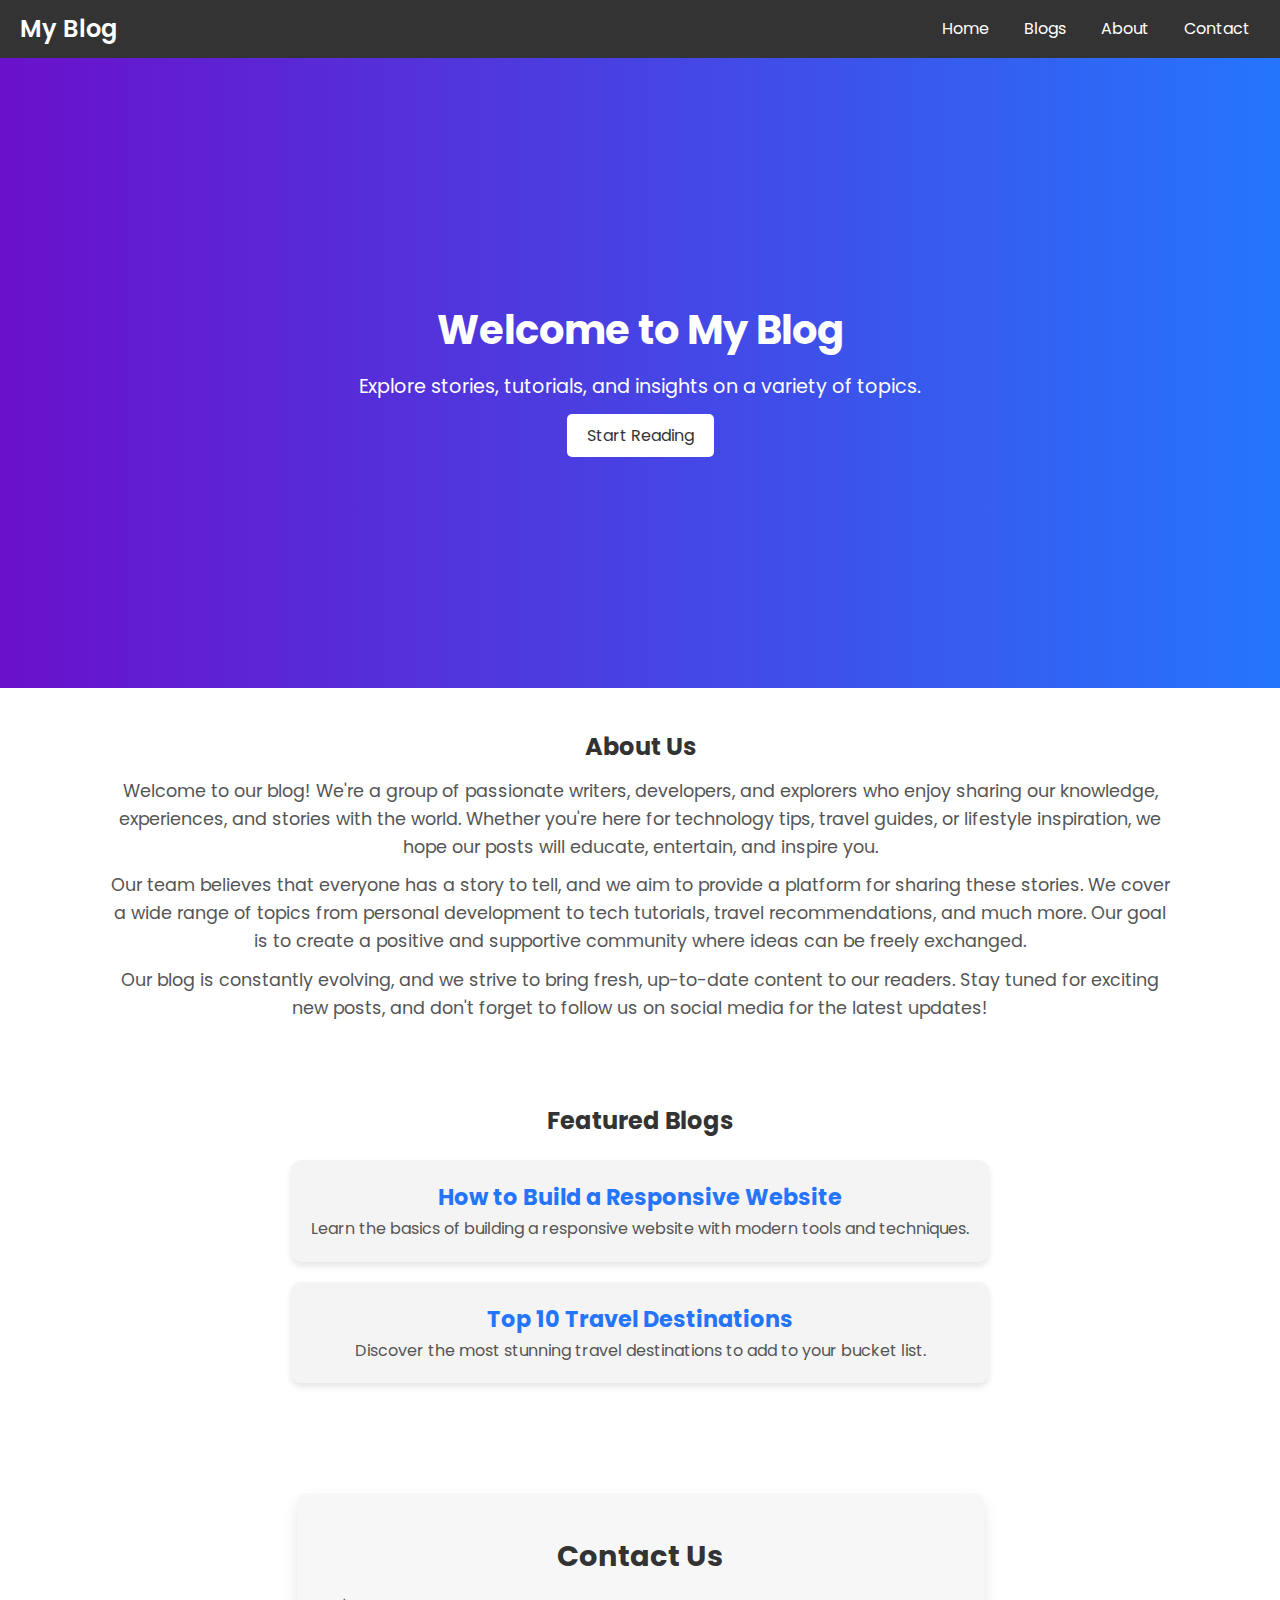
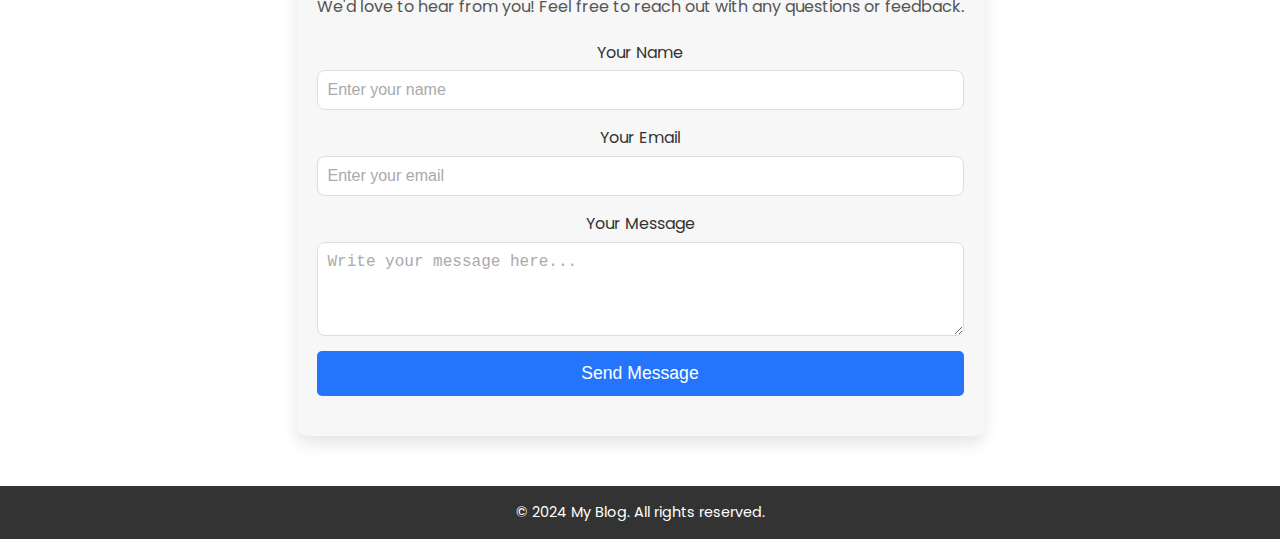
==== index.html @ b1fc9a9f "Initial commit" ====
<!DOCTYPE html>
<html lang="en">
<head>
  <meta charset="UTF-8">
  <meta name="viewport" content="width=device-width, initial-scale=1.0">
  <meta name="description" content="My Blog is a platform for sharing stories, tutorials, and insights on various topics, from technology to lifestyle.">
  <title>Welcome to My Blog</title>
  <link rel="stylesheet" href="assets/css/styles.css">
  <link href="https://fonts.googleapis.com/css2?family=Poppins:wght@300;400;600&display=swap" rel="stylesheet">
</head>
<body>
  <!-- Navigation -->
  <header>
    <nav class="navbar">
      <div class="logo">My Blog</div>
      <ul class="nav-links">
        <li><a href="index.html">Home</a></li>
        <li><a href="blog-list.html">Blogs</a></li>
        <li><a href="#about">About</a></li>
        <li><a href="#contact">Contact</a></li>
      </ul>
    </nav>
  </header>

  <!-- Hero Section -->
  <section id="hero" aria-label="Welcome to My Blog">
    <div class="hero-content">
        <h1>Welcome to My Blog</h1>
        <p>Explore stories, tutorials, and insights on a variety of topics.</p>
        <a href="blog-list.html" class="btn">Start Reading</a>
    </div>
</section>


  <!-- About Section -->
<section id="about" class="container">
    <h2>About Us</h2>
    <p>Welcome to our blog! We're a group of passionate writers, developers, and explorers who enjoy sharing our knowledge, experiences, and stories with the world. Whether you're here for technology tips, travel guides, or lifestyle inspiration, we hope our posts will educate, entertain, and inspire you.</p>
    
    <p>Our team believes that everyone has a story to tell, and we aim to provide a platform for sharing these stories. We cover a wide range of topics from personal development to tech tutorials, travel recommendations, and much more. Our goal is to create a positive and supportive community where ideas can be freely exchanged.</p>
    
    <p>Our blog is constantly evolving, and we strive to bring fresh, up-to-date content to our readers. Stay tuned for exciting new posts, and don't forget to follow us on social media for the latest updates!</p>
    
    <!-- <h3>Our Mission</h3>
    <p>Our mission is simple: to inform, inspire, and connect people through powerful content. We believe in the power of words to make a difference, spark curiosity, and open minds. Our content is designed not just to inform but also to provoke thought, engage with readers, and build a community of like-minded individuals.</p>
    
    <h3>Our Vision</h3>
    <p>We envision a world where knowledge is shared openly and ideas can thrive freely. Our blog aims to be a go-to resource for insightful articles, practical tips, and meaningful conversations. We are committed to creating content that helps our readers grow, learn, and explore new possibilities.</p>
    
    <h3>Join Us</h3>
    <p>We welcome contributions from other passionate individuals who share our love for writing and learning. If you’re interested in contributing to the blog, please don’t hesitate to reach out to us. We believe that everyone has a unique perspective to offer, and we'd love to hear from you!</p> -->
  </section>
  

  <!-- Featured Blogs Section -->
  <section id="featured-blogs" class="container">
    <h2>Featured Blogs</h2>
    <div class="blog-card">
      <h3><a href="blog.html">How to Build a Responsive Website</a></h3>
      <p>Learn the basics of building a responsive website with modern tools and techniques.</p>
    </div>
    <div class="blog-card">
      <h3><a href="blog.html">Top 10 Travel Destinations</a></h3>
      <p>Discover the most stunning travel destinations to add to your bucket list.</p>
    </div>
  </section>

<!-- Contact Section -->
<section id="contact" class="container contact-section">
    <h2>Contact Us</h2>
    <p>We'd love to hear from you! Feel free to reach out with any questions or feedback.</p>
    <form>
      <div class="form-group">
        <label for="name">Your Name</label>
        <input type="text" id="name" placeholder="Enter your name" required>
      </div>
  
      <div class="form-group">
        <label for="email">Your Email</label>
        <input type="email" id="email" placeholder="Enter your email" required>
      </div>
  
      <div class="form-group">
        <label for="message">Your Message</label>
        <textarea id="message" placeholder="Write your message here..." rows="4" required></textarea>
      </div>
  
      <button type="submit" class="submit-btn">Send Message</button>
    </form>
  </section>
  

  <!-- Footer -->
  <footer>
    <p>&copy; 2024 My Blog. All rights reserved.</p>
  </footer>
</body>
</html>
---- assets/css/styles.css ----
/* General Styles */
* {
    margin: 0;
    padding: 0;
    box-sizing: border-box;
}

body {
    font-family: 'Poppins', sans-serif;
    line-height: 1.6;
    color: #333;
    display: flex;
    flex-direction: column;
    min-height: 100vh;
}

main {
    flex: 1;
}

/* Navigation */

header nav {
    background: #333;
    color: white;
    display: flex;
    justify-content: space-between;
    align-items: center;
    padding: 10px 20px;
}


header .logo {
    font-size: 1.5rem;
    font-weight: 600;
}

.nav-links, .navbar-item, .navbar-brand {
    list-style: none;
    display: flex;
    gap: 15px;
}

.nav-links li, .navbar-item {
    list-style: none;
}

.nav-links li a, .navbar a {
    color: white;
    text-decoration: none;
    font-weight: 400;
    padding: 5px 10px;
    transition: color 0.3s, background 0.3s;
}

.nav-links li a:hover, .navbar a:hover {
    background: #444;
    border-radius: 5px;
}

/* Hero Section */
#hero {
    height: 70vh;
    background: linear-gradient(to right, #6a11cb, #2575fc);
    color: white;
    display: flex;
    justify-content: center;
    align-items: center;
    text-align: center;
    padding: 0 20px;
}

.hero-content h1 {
    font-size: 2.5rem;
    margin-bottom: 10px;
}

.hero-content p {
    font-size: 1.2rem;
    margin-bottom: 20px;
}

.hero-content .btn {
    background: white;
    color: #333;
    padding: 10px 20px;
    text-decoration: none;
    font-size: 1rem;
    border-radius: 5px;
    transition: 0.3s ease;
}

.hero-content .btn:hover {
    background: #444;
    color: white;
}

/* Section Styling */
section {
    padding: 40px 20px;
}

.container {
    max-width: 1100px;
    margin: auto;
    text-align: center;
}

#about p {
    margin-top: 10px;
    font-size: 1.1rem;
    color: #555;
}

/* Featured Blogs */
.blog-header {
    text-align: center;
    margin-bottom: 40px;
}

.blog-header h1 {
    font-size: 2.5rem;
    margin-bottom: 10px;
}

.blog-header p {
    font-size: 1.2rem;
}

.blog-list {
    display: flex;
    flex-wrap: wrap;
    gap: 20px;
    justify-content: center;
}

.blog-card {
    background: #f4f4f4;
    margin: 20px auto;
    padding: 20px;
    max-width: 800px;
    border-radius: 10px;
    box-shadow: 0 4px 6px rgba(0, 0, 0, 0.1);
    transition: 0.3s ease;
    width: 100%;
}

.blog-card h3 a {
    color: #2575fc;
    text-decoration: none;
    font-size: 1.4rem;
}

.blog-card:hover {
    transform: scale(1.05);
}

.blog-card p {
    font-size: 1rem;
    color: #555;
}

.read-more {
    font-size: 1rem;
    color: #2575fc;
    text-decoration: none;
    font-weight: bold;
    transition: color 0.3s;
}

.read-more:hover {
    color: #333;
}

/* Create Blog Button */
.create-blog-section {
    text-align: center;
    margin-top: 40px;
}

.create-blog-section button {
    background-color: #2575fc;
    color: white;
    padding: 10px 20px;
    font-size: 1.1rem;
    border: none;
    border-radius: 5px;
    cursor: pointer;
    transition: background-color 0.3s ease;
}

.create-blog-section button:hover {
    background-color: #1a62d3;
}

/* Create Blog Form */
#create-blog {
    margin-top: 20px;
    background-color: #fff;
    padding: 20px;
    border-radius: 8px;
    box-shadow: 0 4px 6px rgba(0, 0, 0, 0.1);
}

#create-blog input, #create-blog textarea {
    width: 100%;
    padding: 10px;
    border: 1px solid #ddd;
    border-radius: 5px;
    margin-bottom: 10px;
}

#create-blog button {
    width: 100%;
    background-color: #2575fc;
    color: white;
    padding: 10px;
    border: none;
    border-radius: 5px;
    cursor: pointer;
}

#create-blog button:hover {
    background-color: #1a62d3;
}

/* Contact Section */
.contact-section {
    background: #f7f7f7;
    padding: 40px 20px;
    border-radius: 10px;
    box-shadow: 0 8px 15px rgba(0, 0, 0, 0.1);
    margin-top: 50px;
    max-width: 1200px;
    margin-left: auto;
    margin-right: auto;
}

.contact-section h2 {
    font-size: 1.8rem;
    margin-bottom: 15px;
    color: #333;
}

.contact-section p {
    font-size: 1rem;
    margin-bottom: 20px;
    color: #555;
}

form {
    display: flex;
    flex-direction: column;
    gap: 15px;
}

.form-group {
    display: flex;
    flex-direction: column;
    gap: 5px;
}

.form-group label {
    font-size: 1rem;
    color: #333;
}

.form-group input,
.form-group textarea {
    padding: 10px;
    border: 1px solid #ddd;
    border-radius: 8px;
    font-size: 1rem;
    transition: border-color 0.3s ease;
}

.form-group input:focus,
.form-group textarea:focus {
    border-color: #2575fc;
    outline: none;
}

.form-group input::placeholder,
.form-group textarea::placeholder {
    color: #aaa;
}

.submit-btn {
    background: #2575fc;
    color: white;
    padding: 12px 20px;
    border: none;
    border-radius: 5px;
    font-size: 1.1rem;
    cursor: pointer;
    transition: background 0.3s ease;
}

.submit-btn:hover {
    background: #6a11cb;
}

.submit-btn:focus {
    outline: none;
}


/* Footer */
footer {
    text-align: center;
    background: #333;
    color: white;
    padding: 15px;
    font-size: 0.9rem;
    margin-top: 50px;
}

@media screen and (max-width: 768px) {
    .navbar {
        flex-direction: column;
        align-items: flex-start;
    }

    .nav-links {
        flex-direction: column;
        gap: 10px;
    }

    .nav-links li {
        text-align: left;
    }
}
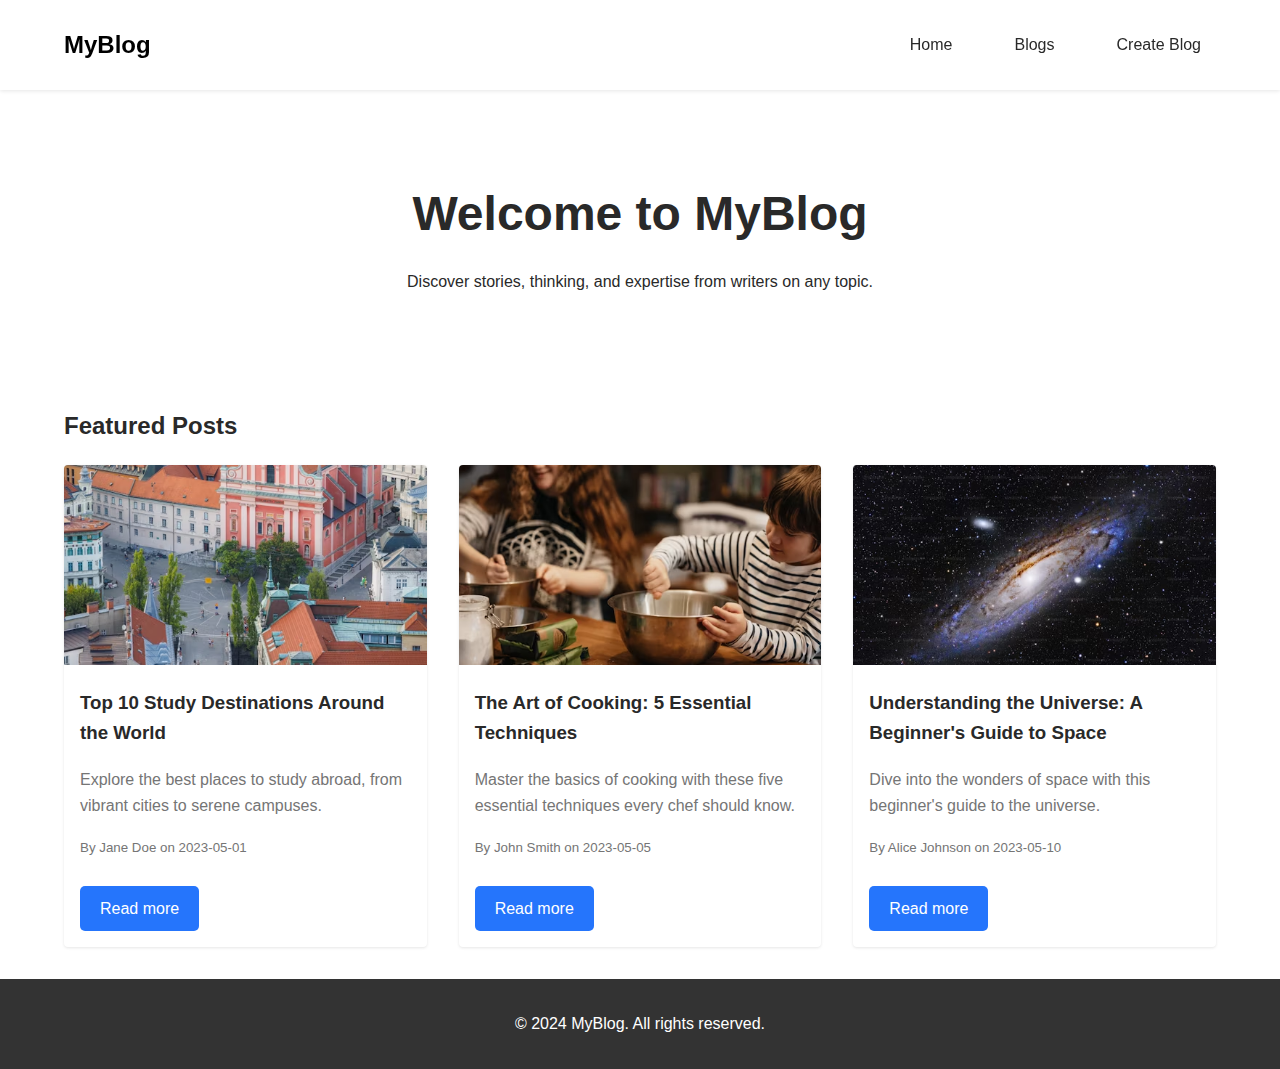
==== commit d387f371: "Site updated" ====
--- a/index.html
+++ b/index.html
@@ -1,98 +1,41 @@
 <!DOCTYPE html>
 <html lang="en">
 <head>
-  <meta charset="UTF-8">
-  <meta name="viewport" content="width=device-width, initial-scale=1.0">
-  <meta name="description" content="My Blog is a platform for sharing stories, tutorials, and insights on various topics, from technology to lifestyle.">
-  <title>Welcome to My Blog</title>
-  <link rel="stylesheet" href="assets/css/styles.css">
-  <link href="https://fonts.googleapis.com/css2?family=Poppins:wght@300;400;600&display=swap" rel="stylesheet">
+    <meta charset="UTF-8">
+    <meta name="viewport" content="width=device-width, initial-scale=1.0">
+    <title>MyBlog - Inspired by Medium</title>
+    <link rel="stylesheet" href="assets/css/styles.css">
 </head>
-<body>
-  <!-- Navigation -->
-  <header>
-    <nav class="navbar">
-      <div class="logo">My Blog</div>
-      <ul class="nav-links">
-        <li><a href="index.html">Home</a></li>
-        <li><a href="blog-list.html">Blogs</a></li>
-        <li><a href="#about">About</a></li>
-        <li><a href="#contact">Contact</a></li>
-      </ul>
-    </nav>
-  </header>
+<body class="home">
+    <header>
+        <nav>
+            <div class="logo">MyBlog</div>
+            <ul>
+                <li><a href="index.html">Home</a></li>
+                <li><a href="blog-list.html">Blogs</a></li>
+                <li><a href="create-blog.html">Create Blog</a></li>
+            </ul>
+        </nav>
+    </header>
 
-  <!-- Hero Section -->
-  <section id="hero" aria-label="Welcome to My Blog">
-    <div class="hero-content">
-        <h1>Welcome to My Blog</h1>
-        <p>Explore stories, tutorials, and insights on a variety of topics.</p>
-        <a href="blog-list.html" class="btn">Start Reading</a>
-    </div>
-</section>
+    <main>
+        <section class="hero">
+            <h1>Welcome to MyBlog</h1>
+            <p>Discover stories, thinking, and expertise from writers on any topic.</p>
+        </section>
 
+        <section class="featured-posts">
+            <h2>Featured Posts</h2>
+            <div class="post-grid" id="featuredPosts">
+                <!-- Featured posts will be dynamically inserted here -->
+            </div>
+        </section>
+    </main>
 
-  <!-- About Section -->
-<section id="about" class="container">
-    <h2>About Us</h2>
-    <p>Welcome to our blog! We're a group of passionate writers, developers, and explorers who enjoy sharing our knowledge, experiences, and stories with the world. Whether you're here for technology tips, travel guides, or lifestyle inspiration, we hope our posts will educate, entertain, and inspire you.</p>
-    
-    <p>Our team believes that everyone has a story to tell, and we aim to provide a platform for sharing these stories. We cover a wide range of topics from personal development to tech tutorials, travel recommendations, and much more. Our goal is to create a positive and supportive community where ideas can be freely exchanged.</p>
-    
-    <p>Our blog is constantly evolving, and we strive to bring fresh, up-to-date content to our readers. Stay tuned for exciting new posts, and don't forget to follow us on social media for the latest updates!</p>
-    
-    <!-- <h3>Our Mission</h3>
-    <p>Our mission is simple: to inform, inspire, and connect people through powerful content. We believe in the power of words to make a difference, spark curiosity, and open minds. Our content is designed not just to inform but also to provoke thought, engage with readers, and build a community of like-minded individuals.</p>
-    
-    <h3>Our Vision</h3>
-    <p>We envision a world where knowledge is shared openly and ideas can thrive freely. Our blog aims to be a go-to resource for insightful articles, practical tips, and meaningful conversations. We are committed to creating content that helps our readers grow, learn, and explore new possibilities.</p>
-    
-    <h3>Join Us</h3>
-    <p>We welcome contributions from other passionate individuals who share our love for writing and learning. If you’re interested in contributing to the blog, please don’t hesitate to reach out to us. We believe that everyone has a unique perspective to offer, and we'd love to hear from you!</p> -->
-  </section>
-  
+    <footer>
+        <p>&copy; 2024 MyBlog. All rights reserved.</p>
+    </footer>
 
-  <!-- Featured Blogs Section -->
-  <section id="featured-blogs" class="container">
-    <h2>Featured Blogs</h2>
-    <div class="blog-card">
-      <h3><a href="blog.html">How to Build a Responsive Website</a></h3>
-      <p>Learn the basics of building a responsive website with modern tools and techniques.</p>
-    </div>
-    <div class="blog-card">
-      <h3><a href="blog.html">Top 10 Travel Destinations</a></h3>
-      <p>Discover the most stunning travel destinations to add to your bucket list.</p>
-    </div>
-  </section>
-
-<!-- Contact Section -->
-<section id="contact" class="container contact-section">
-    <h2>Contact Us</h2>
-    <p>We'd love to hear from you! Feel free to reach out with any questions or feedback.</p>
-    <form>
-      <div class="form-group">
-        <label for="name">Your Name</label>
-        <input type="text" id="name" placeholder="Enter your name" required>
-      </div>
-  
-      <div class="form-group">
-        <label for="email">Your Email</label>
-        <input type="email" id="email" placeholder="Enter your email" required>
-      </div>
-  
-      <div class="form-group">
-        <label for="message">Your Message</label>
-        <textarea id="message" placeholder="Write your message here..." rows="4" required></textarea>
-      </div>
-  
-      <button type="submit" class="submit-btn">Send Message</button>
-    </form>
-  </section>
-  
-
-  <!-- Footer -->
-  <footer>
-    <p>&copy; 2024 My Blog. All rights reserved.</p>
-  </footer>
+    <script src="assets/js/script.js"></script>
 </body>
-</html>
+</html>--- a/assets/css/styles.css
+++ b/assets/css/styles.css
@@ -1,332 +1,204 @@
-/* General Styles */
-* {
+body {
+    font-family: -apple-system, BlinkMacSystemFont, 'Segoe UI', 'Roboto', 'Oxygen', 'Ubuntu', 'Cantarell', 'Fira Sans', 'Droid Sans', 'Helvetica Neue', sans-serif;
+    line-height: 1.6;
+    color: #292929;
     margin: 0;
     padding: 0;
-    box-sizing: border-box;
-}
-
-body {
-    font-family: 'Poppins', sans-serif;
-    line-height: 1.6;
-    color: #333;
-    display: flex;
-    flex-direction: column;
-    min-height: 100vh;
-}
-
-main {
-    flex: 1;
-}
-
-/* Navigation */
-
-header nav {
-    background: #333;
-    color: white;
+}
+
+header {
+    background-color: #ffffff;
+    box-shadow: 0 1px 4px rgba(0, 0, 0, 0.1);
+    position: fixed;
+    top: 0;
+    left: 0;
+    right: 0;
+    z-index: 1000;
+}
+
+nav {
     display: flex;
     justify-content: space-between;
     align-items: center;
+    padding: 1rem 5%;
+    max-width: 1200px;
+    margin: 0 auto;
+}
+
+.logo {
+    font-size: 1.5rem;
+    font-weight: bold;
+    color: #000;
+}
+
+nav ul {
+    display: flex;
+    list-style-type: none;
+}
+
+nav ul li {
+    margin-left: 2rem;
+}
+
+nav ul li a {
+    text-decoration: none;
+    color: #292929;
+    transition: color 0.3s ease, background-color 0.3s ease;
+    padding: 10px 15px;
+    border-radius: 5px;
+}
+
+nav ul li a:hover {
+    background-color: #e0f7fa;
+    color: #012c25;
+}
+
+main {
+    max-width: 1200px;
+    margin: 80px auto 0;
+    padding: 0 5%;
+}
+
+.hero {
+    text-align: center;
+    padding: 4rem 0;
+}
+
+.hero h1 {
+    font-size: 3rem;
+    margin-bottom: 1rem;
+}
+
+.featured-posts {
+    margin-top: 2rem;
+}
+
+.post-grid {
+    display: grid;
+    grid-template-columns: repeat(auto-fill, minmax(300px, 1fr));
+    gap: 2rem;
+}
+
+.post-card {
+    background-color: #fff;
+    border-radius: 4px;
+    box-shadow: 0 1px 3px rgba(0, 0, 0, 0.1);
+    overflow: hidden;
+    transition: transform 0.2s ease-in-out;
+}
+
+.post-card:hover {
+    transform: translateY(-5px);
+}
+
+.post-card img {
+    width: 100%;
+    height: 200px;
+    object-fit: cover;
+}
+
+.post-card-content {
+    padding: 1rem;
+}
+
+.post-card h3 {
+    margin-top: 0;
+}
+
+.post-card p {
+    color: #757575;
+}
+
+footer {
+    background-color: #333;
+    color: white;
+    text-align: center;
+    padding: 1rem;
+    margin-top: 2rem;
+}
+
+@media (max-width: 768px) {
+    nav {
+        flex-direction: column;
+    }
+
+    nav ul {
+        margin-top: 1rem;
+    }
+
+    nav ul li {
+        margin-left: 1rem;
+        margin-right: 1rem;
+    }
+
+    .hero h1 {
+        font-size: 2rem;
+    }
+}
+
+.read-more-btn {
+    display: inline-block;
     padding: 10px 20px;
-}
-
-
-header .logo {
-    font-size: 1.5rem;
-    font-weight: 600;
-}
-
-.nav-links, .navbar-item, .navbar-brand {
-    list-style: none;
-    display: flex;
-    gap: 15px;
-}
-
-.nav-links li, .navbar-item {
-    list-style: none;
-}
-
-.nav-links li a, .navbar a {
+    background-color: #2575fc;
     color: white;
     text-decoration: none;
-    font-weight: 400;
-    padding: 5px 10px;
-    transition: color 0.3s, background 0.3s;
-}
-
-.nav-links li a:hover, .navbar a:hover {
-    background: #444;
     border-radius: 5px;
-}
-
-/* Hero Section */
-#hero {
-    height: 70vh;
-    background: linear-gradient(to right, #6a11cb, #2575fc);
-    color: white;
-    display: flex;
-    justify-content: center;
-    align-items: center;
-    text-align: center;
-    padding: 0 20px;
-}
-
-.hero-content h1 {
-    font-size: 2.5rem;
-    margin-bottom: 10px;
-}
-
-.hero-content p {
-    font-size: 1.2rem;
-    margin-bottom: 20px;
-}
-
-.hero-content .btn {
-    background: white;
-    color: #333;
-    padding: 10px 20px;
-    text-decoration: none;
-    font-size: 1rem;
-    border-radius: 5px;
-    transition: 0.3s ease;
-}
-
-.hero-content .btn:hover {
-    background: #444;
-    color: white;
-}
-
-/* Section Styling */
-section {
-    padding: 40px 20px;
-}
-
-.container {
-    max-width: 1100px;
-    margin: auto;
-    text-align: center;
-}
-
-#about p {
+    transition: background-color 0.3s ease;
     margin-top: 10px;
-    font-size: 1.1rem;
-    color: #555;
-}
-
-/* Featured Blogs */
-.blog-header {
-    text-align: center;
-    margin-bottom: 40px;
-}
-
-.blog-header h1 {
-    font-size: 2.5rem;
-    margin-bottom: 10px;
-}
-
-.blog-header p {
-    font-size: 1.2rem;
-}
-
-.blog-list {
-    display: flex;
-    flex-wrap: wrap;
-    gap: 20px;
-    justify-content: center;
-}
-
-.blog-card {
-    background: #f4f4f4;
-    margin: 20px auto;
-    padding: 20px;
-    max-width: 800px;
-    border-radius: 10px;
-    box-shadow: 0 4px 6px rgba(0, 0, 0, 0.1);
-    transition: 0.3s ease;
-    width: 100%;
-}
-
-.blog-card h3 a {
-    color: #2575fc;
-    text-decoration: none;
-    font-size: 1.4rem;
-}
-
-.blog-card:hover {
-    transform: scale(1.05);
-}
-
-.blog-card p {
-    font-size: 1rem;
-    color: #555;
-}
-
-.read-more {
-    font-size: 1rem;
-    color: #2575fc;
-    text-decoration: none;
-    font-weight: bold;
-    transition: color 0.3s;
-}
-
-.read-more:hover {
-    color: #333;
-}
-
-/* Create Blog Button */
-.create-blog-section {
-    text-align: center;
-    margin-top: 40px;
-}
-
-.create-blog-section button {
-    background-color: #2575fc;
-    color: white;
-    padding: 10px 20px;
-    font-size: 1.1rem;
-    border: none;
-    border-radius: 5px;
-    cursor: pointer;
-    transition: background-color 0.3s ease;
-}
-
-.create-blog-section button:hover {
+}
+
+.read-more-btn:hover {
     background-color: #1a62d3;
 }
 
-/* Create Blog Form */
-#create-blog {
-    margin-top: 20px;
-    background-color: #fff;
-    padding: 20px;
-    border-radius: 8px;
-    box-shadow: 0 4px 6px rgba(0, 0, 0, 0.1);
-}
-
-#create-blog input, #create-blog textarea {
-    width: 100%;
-    padding: 10px;
-    border: 1px solid #ddd;
-    border-radius: 5px;
-    margin-bottom: 10px;
-}
-
-#create-blog button {
-    width: 100%;
-    background-color: #2575fc;
-    color: white;
-    padding: 10px;
-    border: none;
-    border-radius: 5px;
-    cursor: pointer;
-}
-
-#create-blog button:hover {
-    background-color: #1a62d3;
-}
-
-/* Contact Section */
-.contact-section {
-    background: #f7f7f7;
-    padding: 40px 20px;
-    border-radius: 10px;
-    box-shadow: 0 8px 15px rgba(0, 0, 0, 0.1);
-    margin-top: 50px;
-    max-width: 1200px;
-    margin-left: auto;
-    margin-right: auto;
-}
-
-.contact-section h2 {
-    font-size: 1.8rem;
-    margin-bottom: 15px;
-    color: #333;
-}
-
-.contact-section p {
-    font-size: 1rem;
-    margin-bottom: 20px;
-    color: #555;
-}
-
+.main-content {
+    margin-top: 120px;
+}
+
+/* Styles for the Create Blog page */
 form {
-    display: flex;
-    flex-direction: column;
-    gap: 15px;
-}
-
-.form-group {
-    display: flex;
-    flex-direction: column;
-    gap: 5px;
-}
-
-.form-group label {
-    font-size: 1rem;
-    color: #333;
-}
-
-.form-group input,
-.form-group textarea {
-    padding: 10px;
-    border: 1px solid #ddd;
-    border-radius: 8px;
-    font-size: 1rem;
-    transition: border-color 0.3s ease;
-}
-
-.form-group input:focus,
-.form-group textarea:focus {
-    border-color: #2575fc;
-    outline: none;
-}
-
-.form-group input::placeholder,
-.form-group textarea::placeholder {
-    color: #aaa;
-}
-
-.submit-btn {
-    background: #2575fc;
-    color: white;
-    padding: 12px 20px;
-    border: none;
-    border-radius: 5px;
-    font-size: 1.1rem;
-    cursor: pointer;
-    transition: background 0.3s ease;
-}
-
-.submit-btn:hover {
-    background: #6a11cb;
-}
-
-.submit-btn:focus {
-    outline: none;
-}
-
-
-/* Footer */
-footer {
-    text-align: center;
-    background: #333;
-    color: white;
-    padding: 15px;
-    font-size: 0.9rem;
-    margin-top: 50px;
-}
-
-@media screen and (max-width: 768px) {
-    .navbar {
-        flex-direction: column;
-        align-items: flex-start;
-    }
-
-    .nav-links {
-        flex-direction: column;
-        gap: 10px;
-    }
-
-    .nav-links li {
-        text-align: left;
-    }
-}
+    background-color: #f9f9f9; /* Light background for the form */
+    border-radius: 8px; /* Rounded corners */
+    padding: 2rem; /* Padding around the form */
+    box-shadow: 0 2px 5px rgba(0, 0, 0, 0.1); /* Subtle shadow */
+    margin-top: 2rem; /* Space above the form */
+}
+
+form div {
+    margin-bottom: 1.5rem; /* Space between form fields */
+}
+
+form label {
+    display: block; /* Make labels block elements */
+    margin-bottom: 0.5rem; /* Space below labels */
+    font-weight: bold; /* Bold labels */
+}
+
+form input[type="text"],
+form input[type="date"],
+form textarea {
+    width: 100%; /* Full width */
+    padding: 10px; /* Padding inside input fields */
+    border: 1px solid #ccc; /* Border color */
+    border-radius: 4px; /* Rounded corners */
+    box-sizing: border-box; /* Include padding in width */
+}
+
+form textarea {
+    height: 100px; /* Set a height for the textarea */
+    resize: vertical; /* Allow vertical resizing */
+}
+
+form button {
+    background-color: #2575fc; /* Button background color */
+    color: white; /* Button text color */
+    padding: 10px 20px; /* Padding for the button */
+    border: none; /* Remove border */
+    border-radius: 5px; /* Rounded corners */
+    cursor: pointer; /* Pointer cursor on hover */
+    transition: background-color 0.3s ease; /* Smooth transition */
+}
+
+form button:hover {
+    background-color: #1a62d3; /* Darker shade on hover */
+}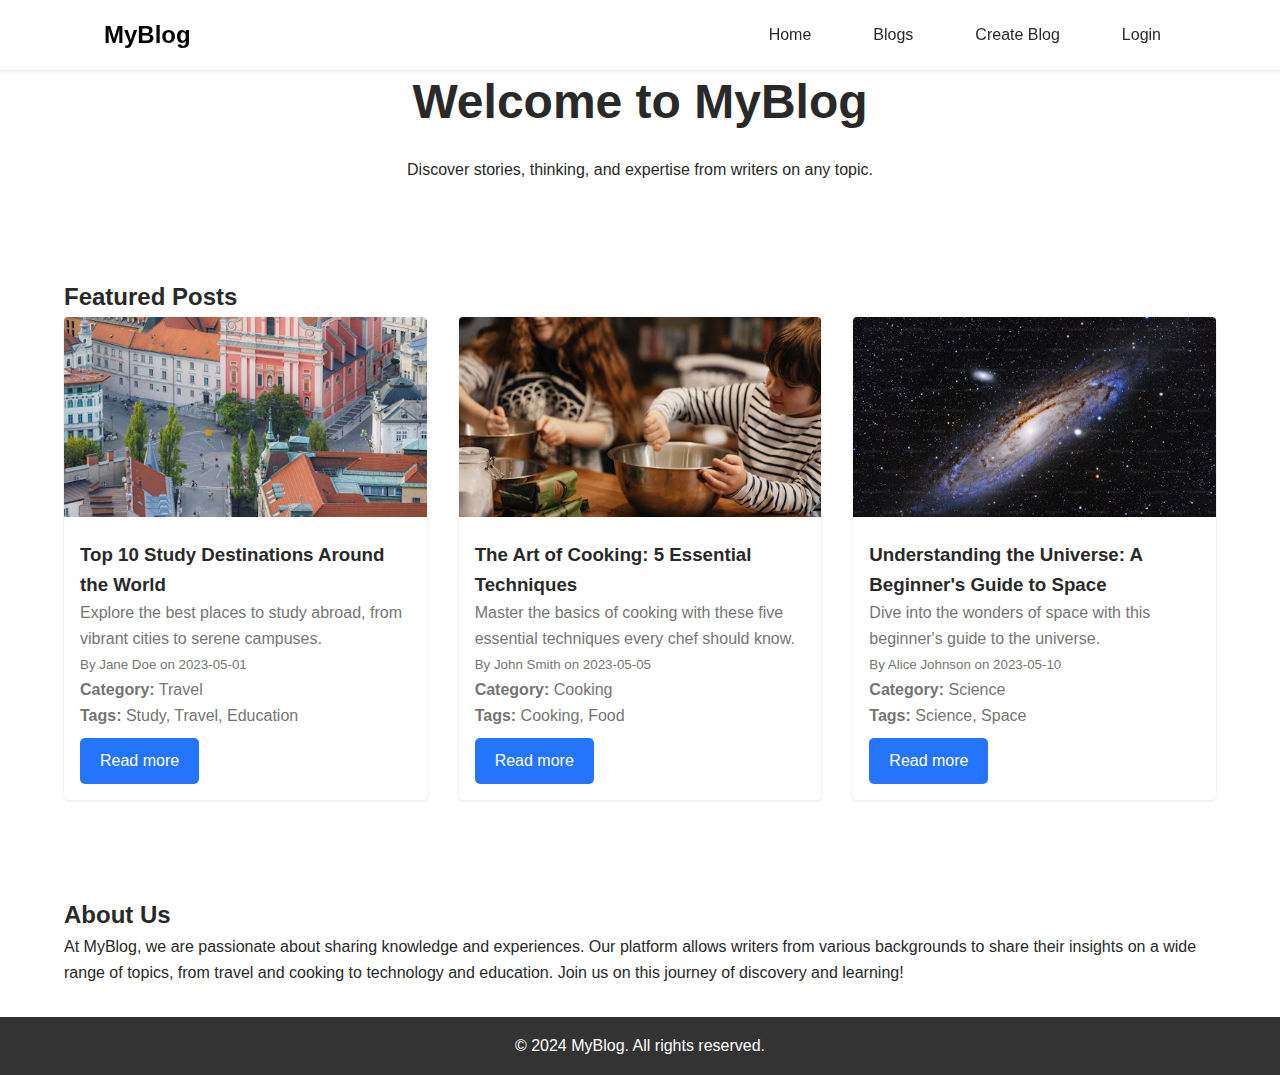
==== commit aa30ebdc: "Add about us" ====
--- a/index.html
+++ b/index.html
@@ -3,7 +3,7 @@
 <head>
     <meta charset="UTF-8">
     <meta name="viewport" content="width=device-width, initial-scale=1.0">
-    <title>MyBlog - Inspired by Medium</title>
+    <title>MyBlog</title>
     <link rel="stylesheet" href="assets/css/styles.css">
 </head>
 <body class="home">
@@ -14,6 +14,7 @@
                 <li><a href="index.html">Home</a></li>
                 <li><a href="blog-list.html">Blogs</a></li>
                 <li><a href="create-blog.html">Create Blog</a></li>
+                <li><a href="login.html">Login</a></li>
             </ul>
         </nav>
     </header>
@@ -30,6 +31,10 @@
                 <!-- Featured posts will be dynamically inserted here -->
             </div>
         </section>
+        <section class="about-us"></section>
+            <h2>About Us</h2>
+            <p>At MyBlog, we are passionate about sharing knowledge and experiences. Our platform allows writers from various backgrounds to share their insights on a wide range of topics, from travel and cooking to technology and education. Join us on this journey of discovery and learning!</p>
+        </section>
     </main>
 
     <footer>
--- a/assets/css/styles.css
+++ b/assets/css/styles.css
@@ -1,10 +1,23 @@
-body {
+* {
+    margin: 0;
+    padding: 0;
+    box-sizing: border-box;
+}
+
+html, body {
+    height: 100%;
+    margin:0;
+    scroll-behavior: smooth;
+}   
+ body {
     font-family: -apple-system, BlinkMacSystemFont, 'Segoe UI', 'Roboto', 'Oxygen', 'Ubuntu', 'Cantarell', 'Fira Sans', 'Droid Sans', 'Helvetica Neue', sans-serif;
     line-height: 1.6;
     color: #292929;
     margin: 0;
     padding: 0;
-}
+    display: flex;
+    flex-direction: column;
+}   
 
 header {
     background-color: #ffffff;
@@ -54,8 +67,7 @@
 }
 
 main {
-    max-width: 1200px;
-    margin: 80px auto 0;
+    flex:1;
     padding: 0 5%;
 }
 
@@ -77,7 +89,10 @@
     display: grid;
     grid-template-columns: repeat(auto-fill, minmax(300px, 1fr));
     gap: 2rem;
-}
+    margin: 0 auto;
+    max-width: 1200px;
+}
+
 
 .post-card {
     background-color: #fff;
@@ -155,50 +170,175 @@
     margin-top: 120px;
 }
 
+button {
+    transition: background-color 0.3s ease, transform 0.3s ease; /* Add transition for transform */
+}
+
+button:hover {
+    background-color: #1a62d3;
+    transform: scale(1.05); 
+}
+
 /* Styles for the Create Blog page */
 form {
-    background-color: #f9f9f9; /* Light background for the form */
-    border-radius: 8px; /* Rounded corners */
-    padding: 2rem; /* Padding around the form */
-    box-shadow: 0 2px 5px rgba(0, 0, 0, 0.1); /* Subtle shadow */
-    margin-top: 2rem; /* Space above the form */
+    background-color: #f9f9f9;
+    border-radius: 8px; 
+    padding: 2rem;
+    box-shadow: 0 2px 5px rgba(0, 0, 0, 0.1); 
+    margin-top: 2rem;
 }
 
 form div {
-    margin-bottom: 1.5rem; /* Space between form fields */
+    margin-bottom: 1.5rem; 
 }
 
 form label {
-    display: block; /* Make labels block elements */
-    margin-bottom: 0.5rem; /* Space below labels */
-    font-weight: bold; /* Bold labels */
+    display: block;
+    margin-bottom: 0.5rem; 
+    font-weight: bold; 
 }
 
 form input[type="text"],
 form input[type="date"],
 form textarea {
-    width: 100%; /* Full width */
-    padding: 10px; /* Padding inside input fields */
-    border: 1px solid #ccc; /* Border color */
-    border-radius: 4px; /* Rounded corners */
-    box-sizing: border-box; /* Include padding in width */
+    width: 100%; 
+    padding: 10px; 
+    border: 1px solid #ccc;
+    border-radius: 4px; 
+    box-sizing: border-box;
 }
 
 form textarea {
-    height: 100px; /* Set a height for the textarea */
-    resize: vertical; /* Allow vertical resizing */
+    height: 100px;
+    resize: vertical; 
 }
 
 form button {
-    background-color: #2575fc; /* Button background color */
-    color: white; /* Button text color */
-    padding: 10px 20px; /* Padding for the button */
-    border: none; /* Remove border */
-    border-radius: 5px; /* Rounded corners */
-    cursor: pointer; /* Pointer cursor on hover */
-    transition: background-color 0.3s ease; /* Smooth transition */
+    background-color: #2575fc; 
+    color: white;
+    padding: 10px 20px; 
+    border: none;
+    border-radius: 5px; 
+    cursor: pointer;
+    transition: background-color 0.3s ease; 
 }
 
 form button:hover {
-    background-color: #1a62d3; /* Darker shade on hover */
-}+    background-color: #1a62d3;
+}
+
+#likeButton {
+    background-color: #ff4081; 
+    color: white; 
+    padding: 10px 15px;
+    border: none; 
+    border-radius: 5px; 
+    cursor: pointer; 
+    transition: background-color 0.3s ease, transform 0.3s ease;
+    margin-right: 10px;
+}
+
+#likeButton:hover {
+    background-color: #e91e63; 
+    transform: scale(1.05);
+}
+
+.back-button-container {
+    display: flex; 
+    justify-content: flex-end; 
+    margin-top: 20px;
+}
+
+#searchInput {
+    width: 100%;
+    padding: 10px; 
+    border: 1px solid #ccc; 
+    border-radius: 5px; 
+    margin-bottom: 20px; 
+    box-sizing: border-box; 
+    font-size: 16px; 
+}
+
+#searchInput:focus {
+    border-color: #2575fc;
+    outline: none; 
+}
+
+/* Styles for the login page */
+.login-container {
+    display: flex; 
+    justify-content: center;
+    align-items: center; 
+    height: calc(100vh - 120px);
+    margin-top:100px;
+}
+
+.login-form {
+    background-color: #f9f9f9; 
+    border-radius: 8px; 
+    padding: 2rem; 
+    box-shadow: 0 2px 5px rgba(0, 0, 0, 0.1);
+    width: 100%;
+    max-width: 400px;
+}
+
+.login-form h1 {
+    text-align: center;
+}
+
+.login-form div {
+    margin-bottom: 1.5rem;
+}
+
+.login-form label {
+    display: block;
+    margin-bottom: 0.5rem;
+    font-weight: bold;
+}
+
+.login-form input[type="text"],
+.login-form input[type="password"] {
+    width: 100%;
+    padding: 10px;
+    border: 1px solid #ccc;
+    border-radius: 4px;
+    box-sizing: border-box;
+}
+
+.login-form button {
+    background-color: #2575fc;
+    color: white;
+    padding: 10px 20px;
+    border: none;
+    border-radius: 5px;
+    cursor: pointer;
+    transition: background-color 0.3s ease;
+    width: 100%;
+}
+
+.login-form button:hover {
+    background-color: #1a62d3;
+}
+
+.required {
+    color: red;
+    margin-left: 5px;
+}
+
+.about-us {
+    background-color: white;
+    padding: 2rem;
+    margin-top: 2rem;
+    text-align: center;
+}
+
+.about-us h2 {
+    font-size: 2rem;
+    margin-bottom: 1rem;
+}
+
+.about-us p {
+    font-size: 1.2rem; 
+    color: #555; 
+}
+
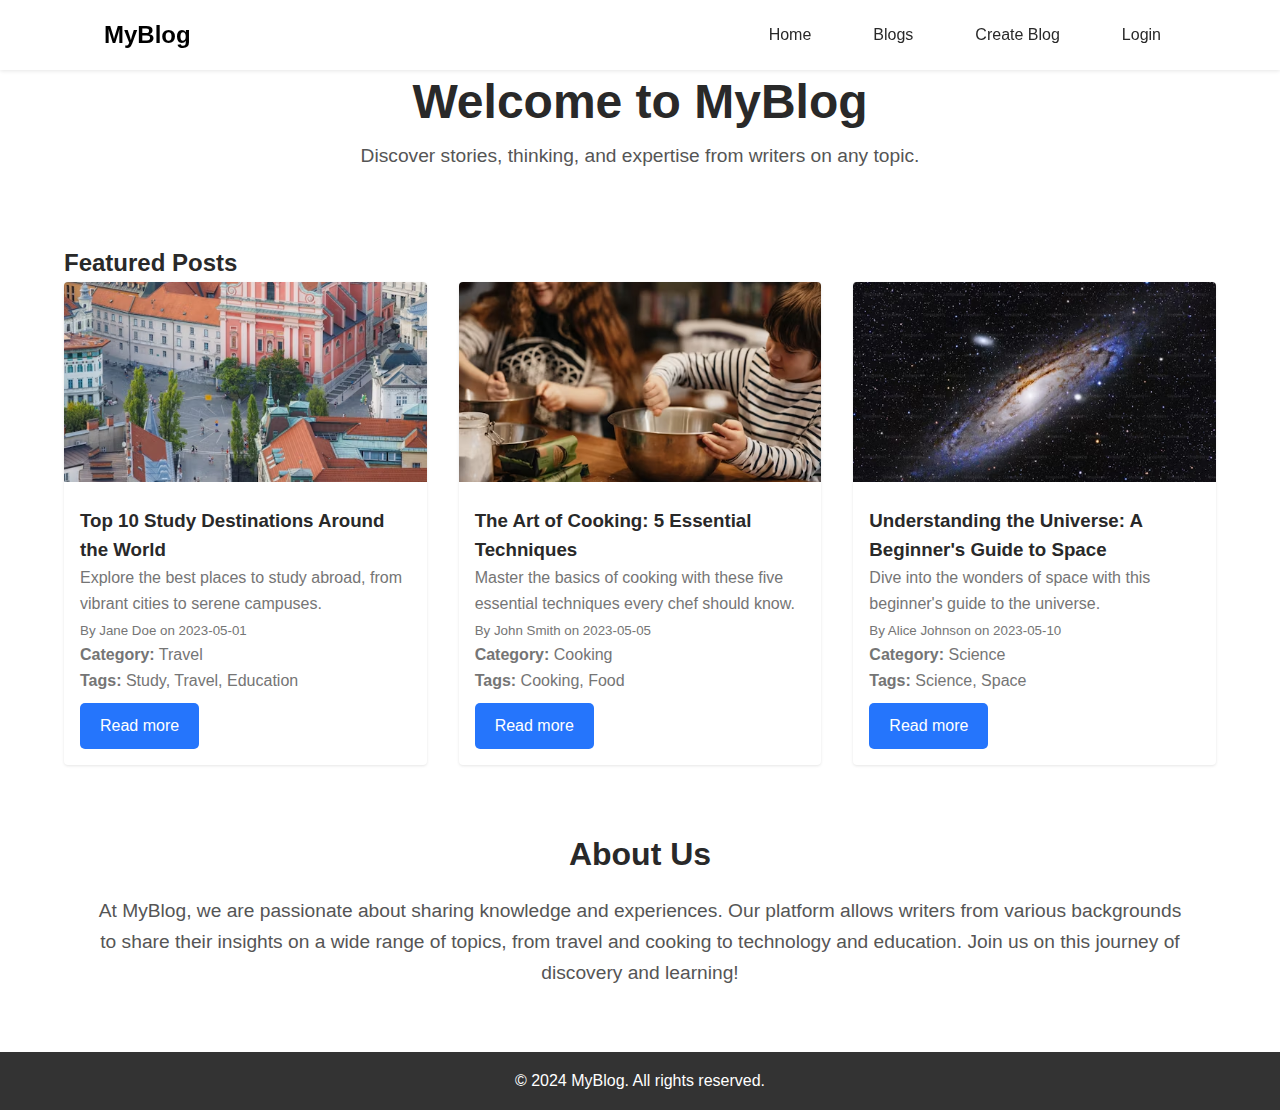
==== commit 53d1922b: "Updates about us" ====
--- a/index.html
+++ b/index.html
@@ -31,8 +31,8 @@
                 <!-- Featured posts will be dynamically inserted here -->
             </div>
         </section>
-        <section class="about-us"></section>
-            <h2>About Us</h2>
+        <section class="about-us">
+            <h2 align="center">About Us</h2>
             <p>At MyBlog, we are passionate about sharing knowledge and experiences. Our platform allows writers from various backgrounds to share their insights on a wide range of topics, from travel and cooking to technology and education. Join us on this journey of discovery and learning!</p>
         </section>
     </main>
--- a/assets/css/styles.css
+++ b/assets/css/styles.css
@@ -78,11 +78,15 @@
 
 .hero h1 {
     font-size: 3rem;
-    margin-bottom: 1rem;
+    margin: 1rem 0.5 rem 0 0;
+}
+.hero p{
+    font-size: 1.2rem; 
+    color: #555; 
 }
 
 .featured-posts {
-    margin-top: 2rem;
+    margin-top: 0.5rem;
 }
 
 .post-grid {
@@ -328,13 +332,13 @@
 .about-us {
     background-color: white;
     padding: 2rem;
+    text-align:center;
     margin-top: 2rem;
-    text-align: center;
 }
 
 .about-us h2 {
     font-size: 2rem;
-    margin-bottom: 1rem;
+    margin-bottom: 1rem; 
 }
 
 .about-us p {
